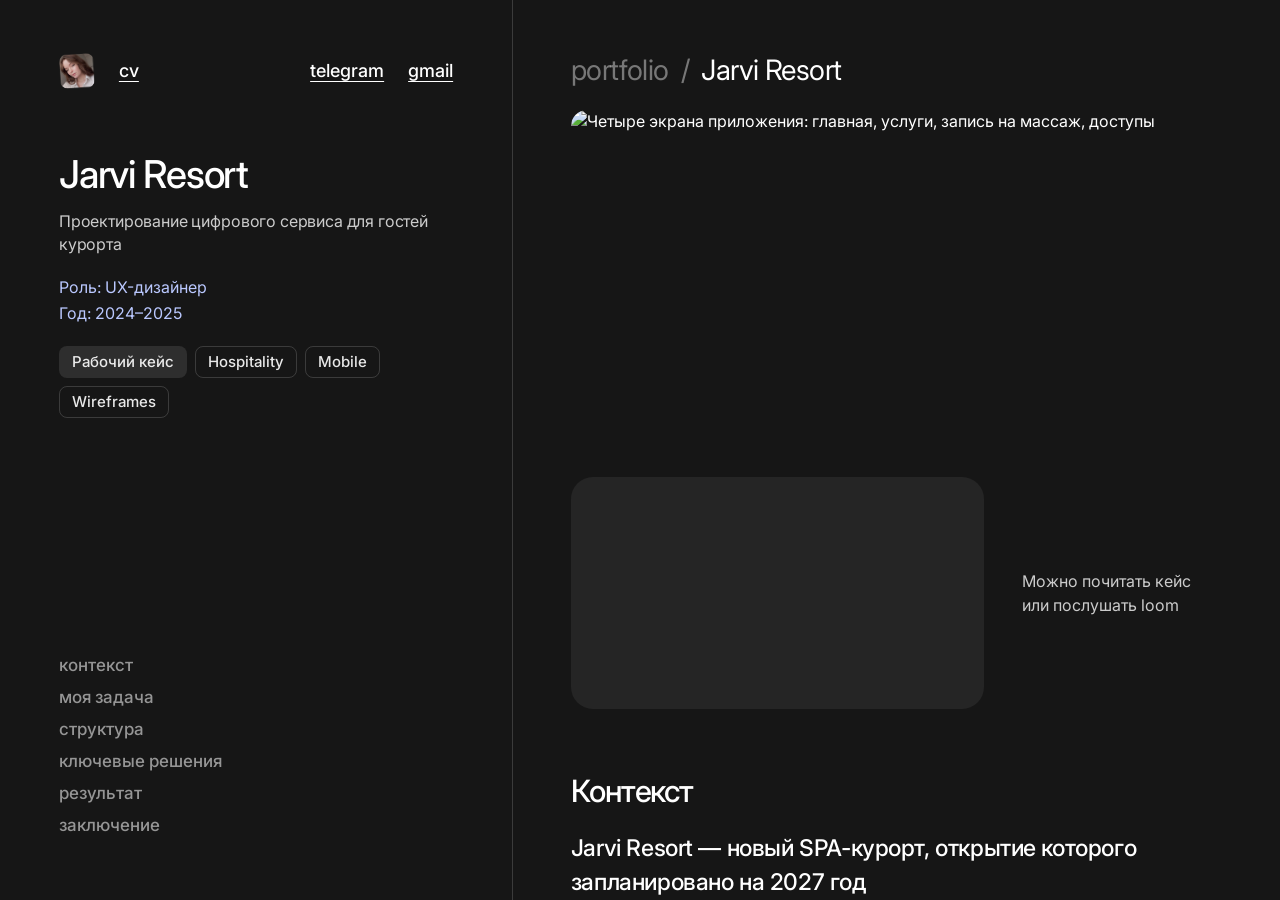
==== cases/jarvi-resort/index.html @ b6d990d1 "Update Mon 23 Nov" ====
<!DOCTYPE html>
<html lang="ru">
  <head>
    <meta charset="UTF-8" />
    <meta name="viewport" content="width=device-width, initial-scale=1.0" />
    <title>Кейс Jarvi Resort</title>
    <meta
      name="description"
      content="Проектирование цифрового сервиса для гостей курорта"
    />
    <meta property="og:type" content="article" />
    <meta property="og:title" content="Кейс Jarvi Resort" />
    <meta
      property="og:description"
      content="Проектирование цифрового сервиса для гостей курорта"
    />
    <link rel="preconnect" href="https://fonts.googleapis.com" />
    <link rel="preconnect" href="https://fonts.gstatic.com" crossorigin />
    <link
      href="https://fonts.googleapis.com/css2?family=Inter:wght@400;500;600;700;800;900&display=swap"
      rel="stylesheet"
    />
    <link rel="stylesheet" href="../../style.css" />
    <link rel="stylesheet" href="../case-study.css" />
    <link rel="icon" type="image/svg+xml" href="../../images/favicon.svg" />
  </head>
  <body class="case-page">
    <div class="case-split" id="top">
      <aside class="case-intro">
        <header class="site-header">
          <nav class="nav nav-left" aria-label="Основная навигация">
            <span class="nav-brand">
              <a class="nav-portrait-link" href="../../" aria-label="На главную">
                <img class="nav-portrait" src="../../images/portrait.png" width="40" height="40" alt="" />
              </a>
              <a href="../../cv.pdf" target="_blank" rel="noopener noreferrer">cv</a>
            </span>
          </nav>

          <nav class="nav nav-right" aria-label="Контакты">
            <a href="https://t.me/sofevt" target="_blank" rel="noopener noreferrer">telegram</a>
            <a href="mailto:sofaevt@gmail.com">gmail</a>
          </nav>
        </header>

        <div class="case-intro-body">
          <h1>Jarvi Resort</h1>
          <p class="case-lead">Проектирование цифрового сервиса для гостей курорта</p>
          <p class="case-meta">Роль: UX-дизайнер</p>
          <p class="case-meta">Год: 2024–2025</p>
          <ul class="tags" aria-label="Теги проекта">
            <li>Рабочий кейс</li>
            <li>Hospitality</li>
            <li>Mobile</li>
            <li>Wireframes</li>
          </ul>
        </div>

        <nav class="case-toc" aria-label="Разделы кейса">
          <ol>
            <li><a href="#context">Контекст</a></li>
            <li><a href="#task">Моя задача</a></li>
            <li><a href="#structure">Структура</a></li>
            <li><a href="#sections">Ключевые решения</a></li>
            <li><a href="#result">Результат</a></li>
            <li><a href="#conclusion">Заключение</a></li>
          </ol>
        </nav>
      </aside>

      <div class="case-scroll">
        <div class="case-scroll-inner">
          <p class="case-crumb">
            <a href="../../#projects">portfolio</a>
            <span aria-hidden="true">/</span>
            Jarvi Resort
          </p>

          <figure class="case-figure case-figure--hero">
            <img
              src="images/01-overview.webp"
              width="1307"
              height="641"
              alt="Четыре экрана приложения: главная, услуги, запись на массаж, доступы"
            />
          </figure>

          <section class="case-video" aria-label="Видеоразбор">
            <div class="video-frame">
              <iframe
                src="https://www.loom.com/embed/895e7bc9ca4e4791919943d05a3f009f"
                title="Видеоразбор кейса Jarvi Resort"
                loading="lazy"
                allowfullscreen
              ></iframe>
            </div>
            <p class="video-caption">Можно почитать кейс или послушать loom</p>
          </section>

          <div class="case-content">
            <!-- Контекст -->
            <section class="case-section" id="context">
              <h2>Контекст</h2>
              <p class="lead">
                Jarvi Resort — новый SPA-курорт, открытие которого запланировано на 2027 год
              </p>
              <p>
                Проектировалось мобильное приложение, призванное объединить основные сервисы в цифровую экосистему. 
                От доступа к номеру и записи на процедуры до заказа услуг и общения с персоналом — 
                приложение охватывало ключевые взаимодействия гостя с курортом.


              </p>
              <aside class="callout">
                <span class="callout-icon" aria-hidden="true">📌</span>
                <p>
                  <strong>Цель::</strong> сделать управление отдыхом удобнее и самостоятельнее, перенести часть повседневных запросов в цифровой канал.
                </p>
              </aside>
            </section>

            <!-- Моя задача -->
            <section class="case-section" id="task">
              <h2>Моя задача</h2>
              <p>
                Спроектировать структуру и вайрфреймы мобильного приложения, которое объединяет:
              </p>
              <ul class="chips">
                <li>проживание и бронирование</li>
                <li>цифровые доступы (номер, шлагбаум, транспорт)</li>
                <li>SPA и оздоровительные процедуры</li>
                <li>заказ еды и услуг</li>
                <li>мероприятия и досуг</li>
                <li>онлайн-регистрацию гостей</li>
                <li>коммуникацию с персоналом</li>
                <li>программу лояльности</li>
              </ul>

              <div class="challenge">
                <span class="challenge-label">Главный вызов</span>
                <p class="lead">
                  Организовать большое количество функций в понятную структуру —
                  <mark>без перегрузки интерфейса</mark>.
                </p>
              </div>

              <aside class="callout callout--stack">
                <p>
                  Сначала я изучила бизнес-требования совместно с аналитиком: это помогло разобраться во 
                  взаимосвязях функций и сразу учесть их при проектировании структуры и пользовательских сценариев.
                </p>
              </aside>
            </section>

            <!-- Структура -->
            <section class="case-section" id="structure">
              <h2>Как формировалась структура приложения</h2>
              <p>
                Сначала я сгруппировала функции по основным задачам гостя, а затем на основе этих групп сформировала разделы приложения.
              </p>

              <p class="lead"><span class="step-label">Шаг 1</span> Группировка по сценариям</p>
              <p>Я объединила функции вокруг основных задач гостя:</p>
              <div class="group-grid">
                <div class="group-card">
                  <span class="group-icon" aria-hidden="true">🏨</span>
                  <p><strong>Управление пребыванием:</strong> бронирование, номер, доступы</p>
                </div>
                <div class="group-card">
                  <span class="group-icon" aria-hidden="true">🍽️</span>
                  <p>
                    <strong>Сервисы отеля:</strong> процедуры, питание, аренда, дополнительные услуги
                  </p>
                </div>
                <div class="group-card">
                  <span class="group-icon" aria-hidden="true">🎭</span>
                  <p><strong>Досуг:</strong> мероприятия и активности</p>
                </div>
                <div class="group-card">
                  <span class="group-icon" aria-hidden="true">💬</span>
                  <p><strong>Взаимодействие с отелем:</strong> чат и уведомления</p>
                </div>
                <div class="group-card">
                  <span class="group-icon" aria-hidden="true">👤</span>
                  <p>
                    <strong>Личный кабинет:</strong> данные гостя, бронирования, лояльность,
                    онлайн-регистрация
                  </p>
                </div>
              </div>

              <p class="lead"><span class="step-label">Шаг 2</span> Финальная структура</p>
              <figure class="case-figure case-figure--diagram">
                <img
                  src="images/02-structure-ia.webp"
                  width="520"
                  height="265"
                  loading="lazy"
                  alt="Информационная архитектура: пять разделов навигации — Главная, Чат, Доступы, Профиль, Услуги — и их содержимое"
                />
              </figure>
            </section>

            <!-- Ключевые решения -->
            <section class="case-section case-section--group" id="sections">
              <h2>Ключевые решения</h2>
            </section>

            <section class="case-section case-section--sub" id="home">
              <h3>Главная как центр управления пребыванием</h3>
              <p>
                Пересмотрела структуру главного экрана, расставив приоритеты и собрав основную информацию о пребывании в одном месте.
              </p>
              <figure class="case-figure case-figure--two-thirds">
                <img
                  src="images/03-home.webp"
                  width="595"
                  height="526"
                  loading="lazy"
                  alt="Главный экран с подписями: основное действие «Открыть номер», быстрый доступ к завтраку, расписание гостя, быстрые действия, полезная информация"
                />
              </figure>

              <hr class="case-divider" />

              <p>
                Отдельно проработала сценарий питания: предусмотрела разные варианты блока в зависимости от условий бронирования.
              </p>
              <figure class="case-figure case-figure--two-thirds">
                <img
                  src="images/04-home-qr.webp"
                  width="526"
                  height="526"
                  loading="lazy"
                  alt="Карточка завтрака на главной и экран с QR-кодом для ресторана"
                />
                <figcaption>Питание включено: быстрый доступ к QR-коду</figcaption>
              </figure>
              <figure class="case-figure case-figure--two-thirds">
                <img
                  src="images/05-home-offer.webp"
                  width="526"
                  height="526"
                  loading="lazy"
                  alt="Карточка с предложением добавить завтрак и экран оформления питания"
                />
                <figcaption>Питание не включено: предложение оформить отдельно</figcaption>
              </figure>
            </section>

            <section class="case-section case-section--sub" id="services">
              <h3>Услуги — единый раздел сервисов и досуга</h3>
              <figure class="case-figure case-figure--full">
                <img
                  src="images/06-services-1.webp"
                  width="799"
                  height="526"
                  loading="lazy"
                  alt="Раздел «Услуги»: афиша, рум-сервис, запись на массаж, выбор мастера"
                />
              </figure>
              <figure class="case-figure case-figure--full">
                <img
                  src="images/07-services-2.webp"
                  width="702"
                  height="526"
                  loading="lazy"
                  alt="Карточка блюда с выбором опции и корзина с подписью «Единая модель: услуга = единица товара»"
                />
              </figure>
            </section>

            <section class="case-section case-section--sub" id="access">
              <h3>Управление доступом</h3>
              <p>В одном разделе объединила все сценарии управления доступом — в номер и на территорию курорта.</p>
              <figure class="case-figure case-figure--third">
                <img
                  src="images/08-access.webp"
                  width="253"
                  height="526"
                  loading="lazy"
                  alt="Экран «Доступы»: код от двери номера и шлагбаум"
                />
                <img
                  src="images/09-access-details.webp"
                  width="526"
                  height="526"
                  loading="lazy"
                  alt="Экраны управления номерами транспортных средств и номерами телефонов"
                />
              </figure>
            </section>

            <section class="case-section case-section--sub" id="registration">
              <h3>Предварительная регистрация гостей</h3>
              <p>
                Для семейных и корпоративных бронирований предусмотрена возможность заранее заполнить данные всех 
                проживающих и добавить транспортные средства в рамках одной брони.</p>
              <p>
                После отправки данные каждого гостя проверяет администратор.
              </p>
              <figure class="case-figure case-figure--full">
                <img
                  src="images/10-registration.webp"
                  width="731"
                  height="526"
                  loading="lazy"
                  alt="Экран бронирования и экран регистрации в отеле со статусом проверки по каждому гостю"
                />
              </figure>
              <figure class="case-figure case-figure--diagram">
                <img
                  src="images/11-registration-flow.webp"
                  width="1435"
                  height="624"
                  loading="lazy"
                  alt="Флоу регистрации: вход в сценарий, форма, отправка на проверку, проверка сотрудником, обратная связь — всё верно или есть ошибка"
                />
              </figure>

              <hr class="case-divider" />

              <p>
                Статус отображается отдельно по каждому участнику. В случае ошибки администратор
                отправляет пояснительный комментарий в чат с гостем.
              </p>
              <figure class="case-figure case-figure--two-thirds">
                <img
                  src="images/12-registration-form.webp"
                  width="555"
                  height="526"
                  loading="lazy"
                  alt="Форма гостя со статусом «Есть ошибка» и комментарий администратора в чате"
                />
              </figure>
            </section>

            <section class="case-section case-section--sub" id="chat-profile">
              <h3>Чат и профиль</h3>
              <p>
                Чат стал единым каналом связи с персоналом — 
                для сервисных вопросов и обратной связи. 
                В профиле собраны личные данные гостя, информация о бронированиях и программа лояльности.
              </p>
              <figure class="case-figure case-figure--row">
                <img
                  src="images/13-chat.webp"
                  width="526"
                  height="526"
                  loading="lazy"
                  alt="Чат с отелем: отправленный запрос и ответ администратора"
                />
                <img
                  src="images/14-profile.webp"
                  width="364"
                  height="526"
                  loading="lazy"
                  alt="Профиль: статус и бонусы, данные гостя, транспорт, программа лояльности, бронирования, настройки"
                />
              </figure>
            </section>

            <!-- ============ Результат ============ -->
            <section class="case-section case-result" id="result">
              <h2>Результат</h2>
              <p>
                Я спроектировала информационную архитектуру и детализированные вайрфреймы мобильного приложения — 
                подготовила 12 сценариев, включая состояния интерфейса, edge-кейсы и флоу, 
                которые стали основой для дальнейшего UI-дизайна и разработки.
              </p>

              <h3>Ключевые решения</h3>
              <ol class="decisions">
                <li>
                  <p>
                    Главный экран — персональный дашборд с приоритетом по частоте использования и
                    актуальности
                  </p>
                </li>
                <li>
                  <p>
                    Вынесла доступы и сервисы в отдельные разделы навигации: частые срочные
                    действия отделены от сценариев с выбором и бронированием
                  </p>
                </li>
                <li>
                  <p>
                    Проработала групповую регистрацию с индивидуальной проверкой данных каждого гостя
                  </p>
                </li>
              </ol>
            </section>

            <!-- ============ Заключение ============ -->
            <section class="case-section" id="conclusion">
              <h2>Заключение</h2>
              <p>
               На этапе проектирования приоритеты сценариев определялись на основе требований и анализа их логики. 
               После запуска я бы проверила навигацию на гостях разного возраста, уточнила частоту использования 
               ключевых сценариев и протестировала несколько вариантов главного экрана после MVP.
              </p>
              <p>
                Результаты такой проверки помогли бы уточнить приоритеты главного экрана и доработать отдельные сценарии.
              </p>
              <a class="case-back" href="../../#projects">Вернуться в портфолио</a>
            </section>
          </div>
        </div>
      </div>
    </div>

      <footer class="site-footer">
        <nav class="contact-row" aria-label="Контакты">
          <a href="../../cv.pdf" target="_blank" rel="noopener noreferrer">cv</a>
          <span>
            <a href="https://t.me/sofevt" target="_blank" rel="noopener noreferrer">telegram</a>
            <a href="mailto:sofaevt@gmail.com">gmail</a>
          </span>
        </nav>
      </footer>

    <!-- Кнопка «наверх» -->
    <button class="to-top" id="to-top" type="button" aria-label="Наверх">
      <svg width="18" height="18" viewBox="0 0 18 18" fill="none" aria-hidden="true">
        <path
          d="M9 15V3M9 3L3.5 8.5M9 3l5.5 5.5"
          stroke="currentColor"
          stroke-width="1.8"
          stroke-linecap="round"
          stroke-linejoin="round"
        />
      </svg>
    </button>

    <!-- Просмотр картинок по клику -->
    <dialog class="lightbox" id="lightbox" aria-label="Просмотр изображения">
      <button class="lightbox-close" type="button" aria-label="Закрыть">✕</button>
      <img alt="" />
    </dialog>

    <script src="../case-study.js" defer></script>
  </body>
</html>
---- style.css ----
/* Токены. Значения 1280px. */

:root {
  --bg: #ffffff;
  --text: #1b1b19;
  --dark: #161616;
  --lavender: #BAC8FF;
  --white: #ffffff;

  /* Текст и теги на тёмном фоне */
  --on-dark-muted: rgba(255, 255, 255, 0.8);
  --tag-fill: rgba(255, 255, 255, 0.1);
  --tag-border: rgba(255, 255, 255, 0.16);
  --tag-text: rgba(255, 255, 255, 0.9);

  /* Верхний отступ шапки: общий для главной и страниц кейсов */
  --header-top: 60px;

  /* Список проектов: расстояние между карточками и под заголовком PORTFOLIO.
     Внешние отступы панели не меньше этого значения. */
  --stack-gap: 40px;

  /* Заголовок правой панели: PORTFOLIO на главной и PORTFOLIO / Название кейса
     на странице кейса. Размер и верхний отступ общие, чтобы заголовок не прыгал
     при переходе. На десктопе отступ рассчитан так, чтобы центр строки совпадал
     с центром ссылок шапки слева: верх шапки + половина высоты её строки (10,8px)
     - половина высоты строки заголовка (0,55 от размера шрифта при line-height 1,1). */
  --panel-title-size: clamp(1.5rem, 2.2vw, 2rem);
  --panel-title-top: calc(var(--header-top) + 10.8px - 0.55 * var(--panel-title-size));

  /* Горизонтальные отступы */
  --pad-x: clamp(20px, 9.375vw, 120px);
  --grid-pad: clamp(16px, calc(var(--pad-x) - 80px), 40px);

  /* Расстояния */
  --gap: clamp(32px, 6.25vw, 80px);

  /* Типографика */
  --fs-display: clamp(1.75rem, 3.125vw, 3rem);

  /* Обложки проектов */
  --cover-ratio: 16 / 9;

  /* Ползунок прокрутки на тёмном фоне */
  --scrollbar-track: #303030;
  --scrollbar-thumb: var(--white);
}

* {
  box-sizing: border-box;
}

html {
  scroll-behavior: smooth;
}

body {
  margin: 0;
  min-height: 100vh;
  background: var(--bg);
  color: var(--text);
  font-family: "Inter", "Segoe UI", sans-serif;
  line-height: 1.4;
  -webkit-font-smoothing: antialiased;
  text-rendering: optimizeLegibility;
}

a {
  color: inherit;
  text-decoration: none;
}

img {
  display: block;
  max-width: 100%;
}

/* ==========================================================
   Контейнеры
   ========================================================== */
.site-header {
  width: 100%;
  max-width: 1440px;
  margin: 0 auto;
  padding-left: var(--pad-x);
  padding-right: var(--pad-x);
}

.projects-container {
  width: 100%;
  max-width: 1440px;
  margin: 0 auto;
  padding-left: var(--grid-pad);
  padding-right: var(--grid-pad);
}

/* ==========================================================
   Шапка и ссылки
   ========================================================== */
.site-header {
  display: flex;
  align-items: center;
  justify-content: space-between;
  gap: 18px;
  padding-top: 60px;
  font-size: 1.125rem;
  font-weight: 500;
}

.nav {
  display: flex;
  align-items: center;
  flex-wrap: wrap;
  gap: 8px 25px;
}

.nav a,
.contact-row a {
  line-height: 1.2;
  text-decoration: underline;
  text-decoration-thickness: 1.2px;
  text-underline-offset: 4px;
  transition: opacity 180ms ease;
}

.nav a:hover,
.contact-row a:hover {
  opacity: 0.7;
}

.nav a:focus-visible,
.contact-row a:focus-visible {
  outline: 3px solid rgba(27, 27, 25, 0.55);
  outline-offset: 4px;
  border-radius: 4px;
}

/* ==========================================================
   Hero
   ========================================================== */
.hero-copy,
.hero-text {
  margin: 0;
  font-size: var(--fs-display);
  line-height: 1.2;
  letter-spacing: -0.03em;
  font-weight: 400;
  color: var(--text);
}

.hero-copy {
  text-wrap: balance;
}

.hero-text {
  max-width: 24em;
}

.hero-doodle {
  width: clamp(160px, 15vw, 220px);
  height: auto;
  margin: 44px 0 48px;
}

/* ==========================================================
   Проекты
   ========================================================== */
.projects-section {
  background: var(--dark);
  color: var(--white);
  padding: 60px 0;
}

.project-grid {
  display: grid;
  grid-template-columns: repeat(2, minmax(0, 1fr));
  column-gap: var(--gap);
  row-gap: var(--gap);
}

.project-card {
  display: flex;
  flex-direction: column;
  gap: 24px;
  color: var(--white);
  transition: transform 180ms ease;
}

.project-card:hover,
.project-card:focus-visible {
  transform: translateY(-3px);
}

.project-card:focus-visible {
  outline: 3px solid rgba(255, 255, 255, 0.55);
  outline-offset: 6px;
  border-radius: 8px;
}

.project-visual {
  width: 100%;
  aspect-ratio: var(--cover-ratio);
  border-radius: 24px;
  overflow: hidden;
  background: #30302f;
}

.project-visual img {
  width: 100%;
  height: 100%;
  object-fit: cover;
  object-position: center;
}

.project-text {
  display: flex;
  flex-direction: column;
  flex: 1;
}

.project-text h2 {
  margin: 0 0 12px;
  font-size: 1.5rem;
  line-height: 1.2;
  letter-spacing: -0.02em;
  font-weight: 500;
}

.project-header {
  display: flex;
  align-items: center;
  justify-content: space-between;
  gap: 12px;
  margin-bottom: 8px;
}

.project-header h2 {
  margin: 0;
}

.project-arrow {
  width: 40px;
  aspect-ratio: 138 / 96;
  flex-shrink: 0;
  background: var(--white);
  -webkit-mask: url("images/arrow.png") center / contain no-repeat;
  mask: url("images/arrow.png") center / contain no-repeat;
  transition: transform 180ms ease;
}

.project-card:hover .project-arrow,
.project-card:focus-visible .project-arrow {
  transform: translate(4px, -4px);
}

.project-text p {
  margin: 0;
  color: var(--on-dark-muted);
  font-size: 1.25rem;
  line-height: 1.45;
  letter-spacing: -0.01em;
  min-height: 0;
}

.tags {
  display: flex;
  flex-wrap: wrap;
  gap: 8px;
  list-style: none;
  margin: 0;
  padding: 0;
}

/* в карточке проекта теги прижаты к низу */
.project-text .tags {
  margin-top: auto;
  padding-top: 20px;
}

.tags li {
  display: inline-flex;
  align-items: center;
  min-height: 32px;
  padding: 0 12px;
  border: 1px solid var(--tag-border);
  border-radius: 8px;
  background: transparent;
  color: var(--tag-text);
  font-size: 0.9375rem;
  line-height: 1;
  font-weight: 500;
}

.tags li:first-child {
  background: var(--tag-fill);
  border-color: transparent;
}

/* ==========================================================
   Строка ссылок в футере: cv слева, telegram и gmail справа.
   ========================================================== */
.contact-row {
  display: flex;
  align-items: center;
  justify-content: space-between;
  gap: 18px;
  font-size: 1.125rem;
  font-weight: 500;
}

.contact-row span {
  display: flex;
  flex-wrap: wrap;
  justify-content: flex-end;
  gap: 8px 25px;
}

.site-footer {
  background: var(--dark);
  color: var(--white);
  padding: 56px var(--pad-x) 48px;
}

.site-footer .contact-row {
  width: 100%;
  max-width: 1440px;
  margin: 0 auto;
}

.site-footer .contact-row a:focus-visible {
  outline-color: rgba(255, 255, 255, 0.7);
}

/* ==========================================================
   Адаптив
   ========================================================== */
@media (max-width: 1024px) {
  :root {
    --header-top: 24px;
    --panel-title-top: 48px;
    --pad-x: 32px;
    --grid-pad: 32px;
  }
}

@media (max-width: 768px) {
  .site-header {
    padding-top: 24px;
  }

  .project-arrow {
    width: 28px;
  }

  .hero-doodle {
    margin: 32px 0;
  }

  .projects-section {
    padding: 40px 0 64px;
  }

  .project-grid {
    grid-template-columns: 1fr;
  }

  .project-card {
    gap: 18px;
  }

  .project-visual {
    border-radius: 20px;
  }

  .project-text h2 {
    font-size: 1.375rem;
  }

  .project-text p {
    font-size: 1.0625rem;
    min-height: 0;
  }

  .site-footer {
    padding: 12px var(--pad-x) 40px;
  }
}

@media (max-width: 600px) {
  :root {
    --pad-x: 20px;
    --grid-pad: 20px;
  }

  .site-header,
  .contact-row {
    font-size: 1rem;
  }

  .contact-row span {
    gap: 8px 16px;
  }

  .nav {
    gap: 8px 16px;
  }

  .tags li {
    min-height: 28px;
    padding: 0 10px;
    font-size: 0.8125rem;
  }
}

@media (prefers-reduced-motion: reduce) {
  html {
    scroll-behavior: auto;
  }

  *,
  *::before,
  *::after {
    animation-duration: 0.01ms !important;
    animation-iteration-count: 1 !important;
    transition-duration: 0.01ms !important;
  }
}

/* ==========================================================
   Главная-визитка: слева интро на весь экран, справа проекты
   (все правила под классом .home, на страницы кейсов не влияют)
   ========================================================== */


.home .intro {
  display: flex;
  flex-direction: column;
  padding: var(--header-top) var(--pad-x) 56px;
}

.home .intro .site-header {
  width: auto;
  max-width: none;
  margin: 0;
  padding: 0;
}

.home .hero-copy {
  margin-top: 36px;
  font-size: clamp(1.5rem, 4vw, 1.75rem);
}

.home .hero-copy-line2 {
  display: block;
}

.home .hero-doodle {
  width: clamp(180px, 18vw, 260px);
  margin: 36px 0 0;
}

.home .intro-bottom {
  margin-top: 48px;
}

.home .hero-text {
  max-width: 24em;
  font-size: clamp(1.375rem, 3vw, 1.625rem);
}

/* проекты: одна колонка, заголовки рукописным шрифтом */
.home .project-grid {
  grid-template-columns: minmax(0, 1fr);
  row-gap: var(--stack-gap);
}

.home .project-text h2 {
  font-size: clamp(1.5rem, 2vw, 1.875rem);
  font-weight: 500;
  letter-spacing: -0.02em;
  line-height: 1.15;
}

.home .project-text p {
  font-size: 1.125rem;
}

.home .projects-section {
  padding: 0 0 64px;
}

/* заголовок правой панели: «PORTFOLIO» */
.home .panel-title {
  margin: 0 0 var(--stack-gap);
  padding: var(--panel-title-top) var(--grid-pad) 0;
  background: var(--dark);
  font-size: var(--panel-title-size);
  font-weight: 400;
  letter-spacing: -0.02em;
  line-height: 1.1;
  color: var(--white);
}



@media (min-width: 1025px) {
  .home .split {
    display: grid;
    grid-template-columns: minmax(0, 2fr) minmax(0, 3fr);
    align-items: start;
  }

  /* левая половина остаётся на экране, пока листаются проекты */
  .home .intro {
    position: sticky;
    top: 0;
    height: 100vh;
    height: 100dvh;
    padding: var(--header-top) clamp(32px, 4.6vw, 88px) clamp(40px, 8vh, 96px);
  }

  .home .hero-copy {
    margin-top: clamp(40px, 8vh, 88px);
    font-size: clamp(1.75rem, 2.35vw, 3.25rem);
  }

  .home .hero-doodle {
    width: clamp(160px, 14vw, 230px);
  }

  .home .hero-text {
    max-width: 17em;
    font-size: clamp(1.25rem, 1.8vw, 1.875rem);
  }

  .home .intro-bottom {
    margin-top: auto;
  }

  .home .projects-section {
    min-height: 100vh;
    padding: 0 clamp(32px, 4.6vw, 88px) 80px;
  }

  .home .panel-title {
    margin: 0 calc(-1 * clamp(32px, 4.6vw, 88px)) var(--stack-gap);
    padding: var(--panel-title-top) clamp(32px, 4.6vw, 88px) 0;
  }

  .home .projects-container {
    max-width: none;
    padding: 0;
  }

  /* футер на десктопе не нужен: контакты в шапке */
  .home .site-footer {
    display: none;
  }

  /* тонкий белый ползунок на тёмном фоне */
  html:has(body.home) {
    scrollbar-width: auto;
    scrollbar-color: var(--scrollbar-thumb) var(--scrollbar-track);
  }

  html:has(body.home)::-webkit-scrollbar {
    width: 12px;
    background: var(--scrollbar-track);
  }

  html:has(body.home)::-webkit-scrollbar-track {
    background: var(--scrollbar-track);
  }

  html:has(body.home)::-webkit-scrollbar-thumb {
    border: 0;
    border-radius: 999px;
    background: var(--scrollbar-thumb);
  }
}

/* невысокие экраны ноутбуков: интро должно помещаться целиком */
@media (min-width: 1025px) and (max-height: 700px) {
  .home .hero-copy {
    margin-top: 24px;
    font-size: clamp(1.75rem, 2.35vw, 2.25rem);
  }

  .home .hero-doodle {
    width: 160px;
    margin-top: 24px;
  }

  .home .hero-text {
    font-size: 1.375rem;
  }
}
---- cases/case-study.css ----
/* ==========================================================
   CASE STUDIES — shared visual system
   Подключается после style.css.
   Текущая HTML-разметка поддерживается; новые BEM-классы
   предусмотрены для следующего этапа обновления HTML.
   ========================================================== */

/* 01. TOKENS
   ---------------------------------------------------------- */
   :root {
    /* Базовые цвета берутся из style.css: значение хранится в одном месте. */
    --case-bg: var(--dark);
    --case-surface-raised: #262626;
    --case-text: var(--white);
    --case-text-muted: rgba(255, 255, 255, 0.78);
    --case-text-subtle: rgba(255, 255, 255, 0.54);
    --case-line: rgba(255, 255, 255, 0.16);
    --case-line-strong: rgba(255, 255, 255, 0.24);
    --case-accent: var(--lavender);
    /* Полупрозрачные варианты --lavender (192, 168, 228): при смене акцента менять вместе. */
    --case-accent-soft: rgba(192, 168, 228, 0.22);
    --case-accent-wash: rgba(192, 168, 228, 0.12);
    --case-on-accent: var(--text);
    --case-overlay: rgba(12, 12, 12, 0.94);
  
    --case-radius-sm: 10px;
    --case-radius-md: 16px;
    --case-radius-lg: 22px;
    --case-radius-pill: 999px;
  
    --case-space-1: 8px;
    --case-space-2: 12px;
    --case-space-3: 16px;
    --case-space-4: 20px;
    --case-space-5: 24px;
    --case-space-6: 32px;
    --case-space-7: 40px;
    --case-space-8: 56px;
    --case-space-9: 72px;
    --case-space-10: 88px;
  
    --case-content-max: 920px;
    --case-intro-min: 300px;
    --case-intro-ratio: 2fr;
    --case-content-ratio: 3fr;
  
    --case-body-size: 1.0625rem;
    --case-body-leading: 1.65;
    --case-small-size: 0.9375rem;
    --case-card-size: 1rem;
    --case-card-leading: 1.58;
  
    --case-transition: 180ms ease;
  }
  
  html:has(body.case-page) {
    min-height: 100%;
    background: var(--case-bg);
    scroll-behavior: smooth;
    scrollbar-color: var(--scrollbar-thumb) var(--scrollbar-track);
  }
  
  body.case-page {
    min-height: 100vh;
    min-height: 100dvh;
    height: 100vh;
    height: 100dvh;
    margin: 0;
    overflow: hidden;
    background: var(--case-bg);
    color: var(--case-text);
  }
  
  /* 02. PAGE LAYOUT
     ---------------------------------------------------------- */
  .case-split {
    display: grid;
    grid-template-columns:
      minmax(var(--case-intro-min), var(--case-intro-ratio))
      minmax(0, var(--case-content-ratio));
    width: 100%;
    height: 100%;
    min-height: 0;
  }
  
  .case-intro {
    display: flex;
    flex-direction: column;
    min-width: 0;
    min-height: 0;
    height: 100%;
    padding: var(--header-top) clamp(28px, 4.6vw, 88px) clamp(32px, 7vh, 88px);
    overflow-y: auto;
    scrollbar-width: none;
  }
  
  .case-intro::-webkit-scrollbar {
    display: none;
  }
  
  .case-intro .site-header {
    width: auto;
    max-width: none;
    margin: 0;
    padding: 0;
    color: var(--case-text);
  }
  
  .case-intro .nav {
    display: flex;
    align-items: center;
    flex-wrap: wrap;
    gap: 8px 24px;
  }
  
  .case-intro .nav a,
  .case-intro .nav a:visited {
    color: var(--case-text);
  }
  
  .case-intro .nav a:focus-visible,
  .case-intro .nav-portrait-link:focus-visible {
    outline: 2px solid rgba(255, 255, 255, 0.75);
    outline-offset: 5px;
    border-radius: 4px;
  }
  
  .case-intro .nav-portrait-link {
    display: flex;
    /* фото выше строки ссылок и не влияет на высоту шапки */
    margin-block: -12px;
    line-height: 0;
    text-decoration: none;
  }
  
  .case-intro .nav-portrait {
    display: block;
    width: 36px;
    height: 36px;
    border-radius: var(--case-radius-sm);
    object-fit: cover;
    flex-shrink: 0;
    transition: transform 220ms ease;
  }
  
  .case-intro .nav-portrait-link:hover .nav-portrait,
  .case-intro .nav-portrait-link:focus-visible .nav-portrait {
    transform: rotate(-8deg);
  }
  
  .case-intro .nav-brand {
    display: inline-flex;
    align-items: center;
    gap: 24px;
  }
  
  .case-intro-body {
    margin-top: clamp(40px, 8vh, 88px);
  }
  
  .case-intro h1 {
    margin: 0;
    color: var(--case-text);
    font-size: clamp(2rem, 3vw, 2.75rem);
    font-weight: 500;
    line-height: 1.05;
    letter-spacing: -0.03em;
  }
  
  .case-intro .case-lead,
  .case-lead {
    max-width: 24em;
    margin: 16px 0 0;
    color: var(--case-text-muted);
    font-size: clamp(1rem, 1.25vw, 1.125rem);
    font-weight: 400;
    line-height: 1.45;
    letter-spacing: -0.01em;
  }
  
  .case-meta {
    margin: 20px 0 0;
    color: var(--case-accent);
    font-size: 1rem;
    line-height: 1.45;
  }
  
  .case-meta + .case-meta {
    margin-top: 3px;
  }
  
  .case-intro .tags {
    margin-top: 20px;
  }
  
  .case-toc {
    margin-top: auto;
    padding-top: 40px;
  }
  
  .case-toc ol {
    margin: 0;
    padding: 0;
    list-style: none;
  }
  
  .case-toc li {
    margin: 0;
    padding: 0;
  }
  
  .case-page .case-toc li + li {
    margin-top: 9px;
  }
  
  .case-page .case-toc a {
    display: inline;
    color: rgba(255, 255, 255, 0.55);
    font-size: 1.0625rem;
    font-weight: 500;
    line-height: 1.35;
    text-transform: lowercase;
    text-decoration: none;
    background: none;
    transition: color var(--case-transition);
  }
  
  .case-page .case-toc ol ol {
    margin-top: 8px;
    padding-left: 14px;
  }
  
  .case-page .case-toc ol ol a {
    color: rgba(255, 255, 255, 0.4);
    font-size: 0.9375rem;
  }
  
  .case-page .case-toc a:hover,
  .case-page .case-toc a.is-active,
  .case-page .case-toc ol ol a:hover,
  .case-page .case-toc ol ol a.is-active {
    color: var(--case-text);
  }
  
  .case-page .case-toc a:focus-visible {
    outline: 2px solid rgba(255, 255, 255, 0.75);
    outline-offset: 4px;
    border-radius: 3px;
  }
  
  .case-scroll {
    min-width: 0;
    min-height: 0;
    height: 100%;
    overflow-x: hidden;
    overflow-y: auto;
    box-shadow: inset 1px 0 0 var(--case-line);
    scrollbar-width: thin;
    scrollbar-color: var(--scrollbar-thumb) var(--scrollbar-track);
  }
  
  .case-scroll::-webkit-scrollbar {
    width: 12px;
  }
  
  .case-scroll::-webkit-scrollbar-track {
    background: var(--scrollbar-track);
  }
  
  .case-scroll::-webkit-scrollbar-thumb {
    border: 3px solid var(--scrollbar-track);
    border-radius: var(--case-radius-pill);
    background: var(--scrollbar-thumb);
  }
  
  .case-scroll-inner {
    width: 100%;
    max-width: calc(var(--case-content-max) + 2 * clamp(32px, 4.6vw, 88px));
    margin-inline: auto;
    padding: var(--panel-title-top) clamp(32px, 4.6vw, 88px) 88px;
  }
  
  .case-crumb {
    margin: 0 0 24px;
    color: var(--case-text);
    font-size: var(--panel-title-size);
    font-weight: 400;
    line-height: 1.1;
    letter-spacing: -0.02em;
  }
  
  .case-crumb a,
  .case-crumb span {
    color: rgba(255, 255, 255, 0.42);
    text-decoration: none;
  }
  
  .case-crumb a {
    transition: color var(--case-transition);
  }
  
  .case-crumb a:hover {
    color: var(--case-text);
  }
  
  .case-crumb span {
    margin-inline: 0.2em;
  }
  
  /* 03. CONTENT WIDTHS AND SECTION RHYTHM
     ---------------------------------------------------------- */
  .case-page .case-content {
    min-width: 0;
    margin: 64px 0 72px;
  }
  
  .case-section {
    min-width: 0;
    margin: 0 0 var(--case-space-10);
    scroll-margin-top: 32px;
  }
  
  .case-section--group {
    margin-bottom: var(--case-space-7);
  }
  
  .case-section--sub {
    margin-bottom: var(--case-space-8);
  }
  
  .case-section--sub:last-child,
  .case-section:last-child {
    margin-bottom: 0;
  }
  
  /* Перед секцией, которая начинается с h2, всегда основной отступ, какой бы тип
     у предыдущей секции ни был: отступы соседей не складываются, берётся больший. */
  .case-content > .case-section:not(:first-child):has(> h2) {
    margin-top: var(--case-space-10);
  }
  
  .case-content > * {
    max-width: 100%;
  }
  
  .case-content .after-figure {
    margin-top: 48px;
  }
  
  .case-content .after-chips {
    margin-top: 24px;
  }
  
  .case-content .muted-note {
    margin-top: -4px;
    color: var(--case-text-subtle);
  }
  
  /* 04. TYPOGRAPHY
     ---------------------------------------------------------- */
  .case-content h2 {
    margin: 0 0 22px;
    color: var(--case-text);
    font-size: clamp(1.75rem, 2.4vw, 2.125rem);
    font-weight: 500;
    line-height: 1.16;
    letter-spacing: -0.035em;
  }
  
  .case-content h3 {
    margin: 0 0 20px;
    color: var(--case-accent);
    font-size: 0.8125rem;
    font-weight: 500;
    line-height: 1.35;
    letter-spacing: 0.09em;
    text-transform: uppercase;
  }
  
  .case-content .case-result > h3 {
    margin-top: 40px;
  }
  
  .case-content h4 {
    margin: 0 0 10px;
    color: var(--case-text);
    font-size: 1.0625rem;
    font-weight: 500;
    line-height: 1.35;
    letter-spacing: -0.012em;
  }
  
  .case-content p {
    max-width: 680px;
    margin: 0 0 1em;
    color: var(--case-text-muted);
    font-size: var(--case-body-size);
    line-height: var(--case-body-leading);
    letter-spacing: -0.006em;
  }
  
  .case-content p:last-child {
    margin-bottom: 0;
  }
  
  .case-content strong {
    color: var(--case-text);
    font-weight: 500;
  }
  
  .case-content .lead {
    max-width: 720px;
    color: var(--case-text);
    font-size: clamp(1.2rem, 1.8vw, 1.45rem);
    font-weight: 500;
    line-height: 1.48;
    letter-spacing: -0.018em;
  }
  
  .case-content .case-section > :not(h2) + .lead {
    margin-top: 48px;
  }
  
  .challenge mark {
    padding: 0 2px;
    color: inherit;
    background: linear-gradient(
      transparent 58%,
      var(--case-accent-soft) 58%
    );
  }
  
  /* 05. MEDIA
     Ширина медиаблока задаётся модификатором по сетке контента:
     --full (3/3), --two-thirds (2/3), --third (1/3), выравнивание по левому краю.
     Без модификатора изображение показывается в естественном размере
     и не шире контейнера.
     ---------------------------------------------------------- */
  .case-figure {
    min-width: 0;
    margin: 40px 0 0;
  }
  
  .case-figure img {
    display: block;
    max-width: 100%;
    height: auto;
    margin: 0;
    border-radius: var(--case-radius-md);
    cursor: zoom-in;
  }
  
  .case-figure figcaption {
    margin-top: 12px;
    color: var(--case-text-subtle);
    font-size: 0.875rem;
    line-height: 1.55;
    text-align: left;
  }
  
  .case-page .case-figure--hero,
  .case-figure--top {
    margin-top: 0;
  }
  
  .case-figure--full {
    width: 100%;
  }
  
  .case-figure--two-thirds {
    width: calc(100% * 2 / 3);
  }
  
  .case-figure--third {
    width: calc(100% / 3);
  }
  
  .case-figure--full img,
  .case-figure--two-thirds img,
  .case-figure--third img,
  .case-figure--hero img {
    width: 100%;
  }
  
  .case-figure--phone img {
    width: 300px;
    max-width: 100%;
  }
  
  .case-figure--diagram img {
    width: 100%;
  }
  
  .case-figure--diagram img[src*="structure-ia"] {
    max-width: 680px;
  }
  
  .case-figure--row {
    display: flex;
    align-items: center;
    justify-content: flex-start;
    gap: clamp(24px, 4vw, 40px);
  }
  
  .case-figure--row img {
    flex: 0 1 auto;
    min-width: 0;
    width: auto;
    max-width: 100%;
  }
  
  .case-divider {
    height: 0;
    margin: 0;
    border: 0;
  }
  
  .case-content .case-divider + * {
    margin-top: 40px;
  }
  
  /* Video is a separate media composition. */
  .case-page .case-video {
    display: grid;
    grid-template-columns: minmax(0, 1.35fr) minmax(160px, 0.65fr);
    align-items: center;
    gap: clamp(20px, 3vw, 40px);
    max-width: none;
    margin: 48px 0 0;
    padding: 0;
  }
  
  .case-page .video-frame {
    position: relative;
    width: 100%;
    max-width: none;
    margin: 0;
    overflow: hidden;
    aspect-ratio: 16 / 9;
    border-radius: var(--case-radius-lg);
    background: #252525;
  }
  
  .video-frame iframe {
    position: absolute;
    inset: 0;
    width: 100%;
    height: 100%;
    border: 0;
  }
  
  .case-page .video-caption {
    margin: 0;
    color: var(--case-text-muted);
    font-size: 1rem;
    line-height: 1.5;
    text-align: left;
  }
  
  /* 06. SHARED COMPONENTS
     ---------------------------------------------------------- */
  
  /* Cards: independent content blocks in a responsive grid. */
  .card-row {
    display: grid;
    grid-template-columns: repeat(2, minmax(0, 1fr));
    gap: 12px;
    margin-top: 20px;
  }
  
  .card-row--1 {
    grid-template-columns: minmax(0, 1fr);
  }
  
  .card-row--3 {
    grid-template-columns: repeat(3, minmax(0, 1fr));
  }
  
  .card-row--plain .info-card,
  .toggle .info-card {
    padding: 0;
    border: 0;
    background: transparent;
  }
  
  .info-card {
    min-width: 0;
    padding: 20px;
    border: 1px solid var(--case-line-strong);
    border-radius: var(--case-radius-md);
    background: transparent;
  }
  
  .info-icon {
    display: block;
    margin-bottom: 12px;
    font-size: 1.75rem;
    line-height: 1;
  }
  
  .case-content .info-card h4 {
    margin: 0 0 8px;
    color: var(--case-text);
    font-size: 1.0625rem;
    font-weight: 600;
    line-height: 1.35;
    letter-spacing: -0.012em;
  }
  
  .case-content .info-card p {
    max-width: none;
    margin: 0;
    color: var(--case-text-muted);
    font-size: var(--case-card-size);
    line-height: var(--case-card-leading);
  }
  
  .case-content .card-row--3 {
    align-items: stretch;
  }
  
  /* Row groups: one coherent sequence of labeled rows. */
  .row-card {
    display: grid;
    gap: 14px;
    margin-top: 16px;
    padding: 20px 24px;
    border: 1px solid var(--case-line-strong);
    border-radius: var(--case-radius-md);
    background: transparent;
  }
  
  .row-item {
    display: grid;
    grid-template-columns: 112px minmax(0, 1fr);
    align-items: start;
    gap: 16px;
    min-width: 0;
  }
  
  .row-label {
    justify-self: start;
    margin-top: 2px;
    padding: 4px 10px;
    border-radius: 8px;
    background: var(--case-accent);
    color: var(--case-on-accent);
    font-size: 0.8125rem;
    font-weight: 500;
    line-height: 1.4;
    letter-spacing: 0;
  }
  
  .case-content .row-item p {
    max-width: none;
    margin: 0;
    color: var(--case-text-muted);
    font-size: var(--case-card-size);
    line-height: var(--case-card-leading);
  }
  
  .case-content .case-section--sub > .row-card:first-of-type {
    margin-top: 0;
  }
  
  .row-item--media {
    grid-template-columns: 112px minmax(0, 1fr) minmax(140px, 220px);
    align-items: start;
  }
  
  .row-item--media .case-figure {
    margin: 0;
  }
  
  .row-item--media .case-figure img {
    width: 100%;
    height: auto;
    border-radius: var(--case-radius-sm);
  }
  
  /* Toggle / disclosure. */
  .toggle {
    margin-top: 20px;
    overflow: clip;
    border: 1px solid var(--case-line-strong);
    border-radius: var(--case-radius-md);
  }
  
  .toggle summary {
    display: flex;
    align-items: center;
    justify-content: space-between;
    gap: 16px;
    min-height: 56px;
    padding: 14px 20px;
    color: var(--case-text);
    font-weight: 500;
    line-height: 1.4;
    cursor: pointer;
    list-style: none;
  }
  
  .toggle summary::-webkit-details-marker {
    display: none;
  }
  
  .toggle summary::after {
    content: "";
    flex: 0 0 8px;
    width: 8px;
    height: 8px;
    margin: -4px 2px 0 0;
    border-right: 1.6px solid var(--case-text-subtle);
    border-bottom: 1.6px solid var(--case-text-subtle);
    transform: rotate(45deg);
    transition: transform var(--case-transition);
  }
  
  .toggle[open] > summary::after {
    margin-top: 4px;
    transform: rotate(-135deg);
  }
  
  .toggle + .toggle {
    margin-top: 12px;
  }
  
  .toggle summary:focus-visible {
    outline: 2px solid var(--case-accent);
    outline-offset: -3px;
    border-radius: var(--case-radius-md);
  }
  
  .toggle-body {
    padding: 4px 20px 22px;
  }
  
  .toggle-body > p:first-child {
    margin-top: 0;
  }
  
  .toggle .card-row {
    gap: 28px;
  }
  
  /* Persona disclosure: toggle with a leading avatar. */
  .persona summary {
    justify-content: flex-start;
    gap: 14px;
  }
  
  .persona summary::after {
    margin-left: auto;
  }
  
  .persona-avatar {
    flex: 0 0 auto;
    font-size: 1.75rem;
    line-height: 1;
  }
  
  .persona-name {
    color: var(--case-text);
    font-size: 1.0625rem;
    font-weight: 500;
    line-height: 1.35;
    letter-spacing: -0.012em;
  }
  
  .persona .toggle-body {
    padding-left: 62px;
  }
  
  .case-content .persona p {
    max-width: none;
    margin: 0;
    font-size: var(--case-card-size);
    line-height: var(--case-card-leading);
  }
  
  .persona blockquote {
    margin: 14px 0 0;
    padding: 0;
    color: var(--case-text);
    font-size: 1.0625rem;
    font-style: italic;
    line-height: 1.58;
  }
  
  .persona blockquote + blockquote {
    margin-top: 10px;
  }
  
  /* Pills and chips. */
  .chips {
    display: flex;
    flex-wrap: wrap;
    gap: 8px;
    margin: 20px 0 0;
    padding: 0;
    list-style: none;
  }
  
  .chips li {
    display: inline-flex;
    align-items: center;
    min-height: 36px;
    padding: 8px 14px;
    border: 1px solid var(--case-line-strong);
    border-radius: var(--case-radius-sm);
    color: var(--case-text);
    font-size: 0.9375rem;
    font-weight: 500;
    line-height: 1.35;
  }
  
  .chips--inline {
    margin-top: 12px;
  }
  
  /* Callouts. */
  .callout {
    display: flex;
    align-items: flex-start;
    gap: 14px;
    margin-top: 28px;
    padding: 18px 22px;
    border: 1px solid var(--case-line-strong);
    border-radius: var(--case-radius-md);
  }
  
  .callout p {
    max-width: none;
    margin: 0;
    font-size: var(--case-card-size);
    line-height: var(--case-card-leading);
  }
  
  .callout-icon {
    flex: 0 0 auto;
    font-size: 1.375rem;
    line-height: 1.5;
  }
  
  .callout--stack {
    display: block;
    margin-top: 40px;
  }
  
  .callout--stack p {
    margin-bottom: 0.7em;
  }
  
  .callout--stack p:last-child {
    margin-bottom: 0;
  }
  
  .case-content .callout--after {
    margin-top: 24px;
  }
  
  /* 07. CASE-SPECIFIC COMPOSITIONS
     ---------------------------------------------------------- */
  
  /* Challenge / key statement. */
  .challenge {
    margin: 56px 0;
  }
  
  .challenge-label {
    display: inline-block;
    color: var(--case-accent);
    font-size: 0.8125rem;
    font-weight: 500;
    line-height: 1.35;
    letter-spacing: 0.09em;
    text-transform: uppercase;
  }
  
  .case-content .challenge p {
    margin: 14px 0 0;
  }
  
  .case-content .challenge--plain {
    margin: 0;
  }
  
  .case-content .challenge--plain p {
    margin: 0;
  }
  
  .case-content .challenge--spaced {
    margin-top: 56px;
  }
  
  /* Group cards. */
  .group-grid {
    display: grid;
    grid-template-columns: repeat(2, minmax(0, 1fr));
    gap: 12px;
    margin-top: 20px;
  }
  
  .group-card {
    min-width: 0;
    padding: 20px;
    border: 1px solid var(--case-line-strong);
    border-radius: var(--case-radius-md);
  }
  
  .group-card:last-child {
    grid-column: 1 / -1;
  }
  
  .group-icon {
    display: block;
    margin-bottom: 12px;
    font-size: 1.75rem;
    line-height: 1;
  }
  
  .case-content .group-card p {
    max-width: none;
    margin: 0;
    font-size: var(--case-card-size);
    line-height: var(--case-card-leading);
  }
  
  /* Scenario flow. */
  .case-content .flow-label {
    margin: 0 0 12px;
    color: var(--case-text);
    font-size: 1.0625rem;
    font-weight: 500;
    line-height: 1.35;
    letter-spacing: -0.012em;
  }
  
  .flow {
    display: flex;
    flex-wrap: wrap;
    align-items: center;
    gap: 8px;
    margin: 0;
    padding: 0;
    list-style: none;
  }
  
  .flow li {
    padding: 9px 14px;
    border: 1px solid var(--case-line-strong);
    border-radius: var(--case-radius-sm);
    color: var(--case-text);
    font-size: 0.9375rem;
    font-weight: 500;
    line-height: 1.4;
  }
  
  .flow li:not(:last-child)::after {
    content: "→";
    margin-left: 10px;
    color: var(--case-text-subtle);
  }
  
  .case-content .case-figure + .flow-label {
    margin-top: 72px;
  }
  
  .toggle-body .row-card {
    margin-top: 0;
    padding: 0;
    border: 0;
    border-radius: 0;
  }
  
  .toggle-body .flow-label {
    margin-top: 28px;
  }
  
  .toggle-body .flow-label:first-child {
    margin-top: 0;
  }
  
  /* Quotes. */
  .quote-card {
    display: flex;
    align-items: center;
    gap: 14px;
    padding: 20px 22px;
    border: 1px solid var(--case-line);
    border-radius: var(--case-radius-md);
  }
  
  .quote-icon {
    flex: 0 0 auto;
    font-size: 1.5rem;
    line-height: 1;
  }
  
  .case-content .quote-card p {
    max-width: none;
    margin: 0;
    color: var(--case-text);
    font-size: var(--case-card-size);
    line-height: var(--case-card-leading);
    font-style: italic;
  }
  
  /* Message and user reaction examples. */
  .msg-row {
    display: grid;
    grid-template-columns: repeat(2, minmax(0, 1fr));
    align-items: stretch;
    gap: 12px;
    margin-top: 16px;
  }
  
  .msg-row .case-figure {
    margin: 0;
  }
  
  .msg-row .case-figure img {
    width: 100%;
    height: auto;
  }
  
  /* Result: the section is regular content; only the key-decisions list is specific. */
  .decisions {
    display: grid;
    gap: 12px;
    margin: 0;
    padding: 0;
    list-style: none;
  }
  
  .decisions li {
    display: grid;
    gap: 16px;
    align-items: center;
    padding: 20px 24px;
    border-radius: var(--case-radius-md);
    background: var(--case-surface-raised);
  }
  
  .case-content .decisions p {
    max-width: none;
    margin: 0;
    color: rgba(255, 255, 255, 0.9);
    font-size: var(--case-card-size);
    line-height: var(--case-card-leading);
  }
  
  .case-page .row-label,
  .case-page .step-label {
    background: var(--case-accent);
    color: var(--case-on-accent);
  }
  
  .step-label {
    display: inline-block;
    margin-right: 10px;
    padding: 4px 10px;
    border-radius: 8px;
    background: var(--case-accent);
    color: var(--case-on-accent);
    font-size: 0.8125rem;
    font-weight: 600;
    line-height: 1.4;
    vertical-align: middle;
  }
  
  /* Return link. */
  .case-back {
    display: inline-flex;
    align-items: center;
    justify-content: center;
    min-height: 48px;
    margin-top: 28px;
    padding: 0 22px;
    border: 1px solid transparent;
    border-radius: var(--case-radius-sm);
    background: var(--case-surface-raised);
    color: var(--case-text);
    font-size: 0.9375rem;
    font-weight: 500;
    line-height: 1.2;
    transition:
      background var(--case-transition),
      color var(--case-transition),
      border-color var(--case-transition);
  }
  
  .case-back:hover {
    background: var(--case-accent);
    color: var(--case-on-accent);
  }
  
  .case-page .site-footer {
    display: none;
  }
  
  /* 08. INTERACTION
     ---------------------------------------------------------- */
  .to-top {
    position: fixed;
    right: 24px;
    bottom: 24px;
    z-index: 20;
    display: grid;
    width: 48px;
    height: 48px;
    place-items: center;
    border: 0;
    border-radius: 50%;
    background: var(--case-text);
    color: var(--case-bg);
    box-shadow: 0 8px 24px rgba(0, 0, 0, 0.22);
    cursor: pointer;
    opacity: 0;
    pointer-events: none;
    transform: translateY(8px);
    transition:
      opacity 200ms ease,
      transform 200ms ease,
      background var(--case-transition);
  }
  
  .to-top.is-visible {
    opacity: 1;
    pointer-events: auto;
    transform: none;
  }
  
  .to-top:hover {
    background: var(--case-accent);
  }
  
  .to-top:focus-visible {
    outline: 2px solid var(--case-accent);
    outline-offset: 4px;
  }
  
  .lightbox {
    width: 100vw;
    height: 100vh;
    max-width: none;
    max-height: none;
    margin: 0;
    padding: 64px 24px 24px;
    overflow: auto;
    border: 0;
    background: var(--case-overlay);
  }
  
  .lightbox::backdrop {
    background: var(--case-overlay);
  }
  
  .lightbox img {
    display: block;
    box-sizing: border-box;
    width: auto;
    height: auto;
    max-width: 100%;
    max-height: calc(100vh - 96px);
    margin: 0 auto;
    padding: 20px;
    border-radius: var(--case-radius-md);
    background: var(--white);
    cursor: zoom-in;
  }
  
  .lightbox img.is-zoomed {
    max-width: none;
    max-height: none;
    cursor: zoom-out;
  }
  
  .lightbox-close {
    position: fixed;
    top: 16px;
    right: 20px;
    z-index: 1;
    display: grid;
    width: 40px;
    height: 40px;
    place-items: center;
    border: 0;
    border-radius: 50%;
    background: var(--white);
    color: var(--dark);
    font-size: 1rem;
    cursor: pointer;
  }
  
  body:has(dialog[open]) {
    overflow: hidden;
  }
  
  .case-page a:focus-visible,
  .case-page button:focus-visible,
  .case-page summary:focus-visible {
    outline-color: var(--case-accent);
    outline-offset: 4px;
  }
  
  /* 09. RESPONSIVE
     ---------------------------------------------------------- */
  @media (max-width: 1200px) and (min-width: 1025px) {
    .case-split {
      grid-template-columns: minmax(280px, 1.7fr) minmax(0, 3fr);
    }
  
    .case-intro {
      padding-inline: clamp(28px, 3.5vw, 48px);
    }
  
    .case-scroll-inner {
      padding-inline: clamp(28px, 3.5vw, 48px);
    }
  
    .case-intro-body {
      margin-top: clamp(32px, 6vh, 64px);
    }
  }
  
  @media (min-width: 1025px) and (max-height: 700px) {
    .case-intro-body {
      margin-top: 24px;
    }
  
    .case-intro h1 {
      font-size: clamp(1.75rem, 2.6vw, 2.25rem);
    }
  
    .case-intro {
      padding-bottom: 32px;
    }
  
    .case-toc {
      padding-top: 24px;
    }
  
    .case-scroll-inner {
      padding-bottom: 56px;
    }
  }
  
  @media (max-width: 1024px) {
    body.case-page {
      height: auto;
      min-height: 100vh;
      min-height: 100dvh;
      overflow: auto;
    }
  
    .case-split {
      display: block;
      height: auto;
      min-height: 0;
    }
  
    .case-intro,
    .case-scroll {
      height: auto;
      min-height: 0;
      overflow: visible;
      box-shadow: none;
    }
  
    .case-intro {
      padding: var(--header-top) var(--pad-x) 40px;
    }
  
    .case-intro-body {
      margin-top: 48px;
    }
  
    .case-intro h1 {
      font-size: clamp(2rem, 5vw, 2.5rem);
    }
  
    .case-intro .case-lead {
      font-size: 1rem;
    }
  
    .case-toc {
      display: none;
    }
  
    .case-page .site-footer {
      display: block;
    }
  
    .case-scroll-inner {
      max-width: none;
      padding: 20px var(--pad-x) 64px;
    }
  
    .case-page .case-content {
      margin-top: 48px;
    }
  
    .case-page .case-video {
      grid-template-columns: minmax(0, 1fr);
    }
  
    .case-page .video-caption {
      max-width: 42em;
    }
  }
  
  @media (max-width: 768px) {
    .card-row--3 {
      grid-template-columns: repeat(2, minmax(0, 1fr));
    }
  
    .group-grid {
      grid-template-columns: minmax(0, 1fr);
    }
  
    .group-card:last-child {
      grid-column: auto;
    }
  
    .row-item--media {
      grid-template-columns: 100px minmax(0, 1fr);
    }
  
    .row-item--media .case-figure {
      grid-column: 2;
      max-width: 240px;
      margin-top: 8px;
    }
  
    .case-figure--row {
      gap: 24px;
    }
  }
  
  @media (max-width: 600px) {
    .case-intro .nav-brand {
      gap: 16px;
    }
  
    .case-intro {
      padding: var(--header-top) var(--pad-x) 32px;
    }
  
    .case-intro-body {
      margin-top: 40px;
    }
  
    .case-intro h1 {
      font-size: clamp(1.75rem, 8.5vw, 2.25rem);
    }
  
    .case-scroll-inner {
      padding: 16px var(--pad-x) 56px;
    }
  
    .case-crumb {
      margin-bottom: 18px;
    }
  
    .case-page .case-content {
      margin-top: 40px;
    }
  
    .case-section {
      margin-bottom: 64px;
    }
  
    .case-content > .case-section:not(:first-child):has(> h2) {
      margin-top: 64px;
    }
  
    .case-section--sub {
      margin-bottom: 52px;
    }
  
    .case-content h2 {
      margin-bottom: 18px;
      font-size: 1.625rem;
    }
  
    .case-content p {
      font-size: 1rem;
    }
  
    .case-content .lead {
      font-size: 1.1875rem;
    }
  
    .case-content .case-section > :not(h2) + .lead {
      margin-top: 40px;
    }
  
    .challenge {
      margin: 44px 0;
    }
  
    .case-content .challenge--spaced {
      margin-top: 44px;
    }
  
    .card-row,
    .card-row--3,
    .msg-row {
      grid-template-columns: minmax(0, 1fr);
    }
  
    .info-card,
    .group-card {
      padding: 18px;
    }
  
    .row-card {
      padding: 18px 20px;
    }
  
    .row-item,
    .row-item--media {
      grid-template-columns: minmax(0, 1fr);
      gap: 6px;
    }
  
    .row-item--media .case-figure {
      grid-column: auto;
      max-width: 240px;
      margin-top: 8px;
    }
  
    .row-label {
      white-space: normal;
    }
  
    .persona .toggle-body {
      padding-left: 20px;
    }
  
    .case-content .after-figure {
      margin-top: 36px;
    }
  
    .case-figure {
      margin-top: 32px;
    }
  
    .case-figure--top,
    .case-page .case-figure--hero {
      margin-top: 0;
    }
  
    .case-figure--two-thirds,
    .case-figure--third {
      width: 100%;
    }
  
    .case-figure--row {
      flex-direction: column;
      align-items: flex-start;
      gap: 20px;
    }
  
    .case-figure--row img {
      width: 100%;
    }
  
    .case-content .case-figure + .flow-label {
      margin-top: 56px;
    }
  
    .case-page .case-content {
      margin-bottom: 56px;
    }
  
    .decisions li {
      padding: 18px 20px;
    }
  
    .to-top {
      right: 16px;
      bottom: 16px;
    }
  
    .lightbox {
      padding: 64px 12px 12px;
    }
  
    .lightbox img {
      padding: 12px;
    }
  }
  
  /* 10. ACCESSIBILITY AND MOTION
     ---------------------------------------------------------- */
  @media (prefers-reduced-motion: reduce) {
    html:has(body.case-page) {
      scroll-behavior: auto;
    }
  
    body.case-page *,
    body.case-page *::before,
    body.case-page *::after {
      scroll-behavior: auto !important;
      animation-duration: 0.01ms !important;
      animation-iteration-count: 1 !important;
      transition-duration: 0.01ms !important;
    }
  }
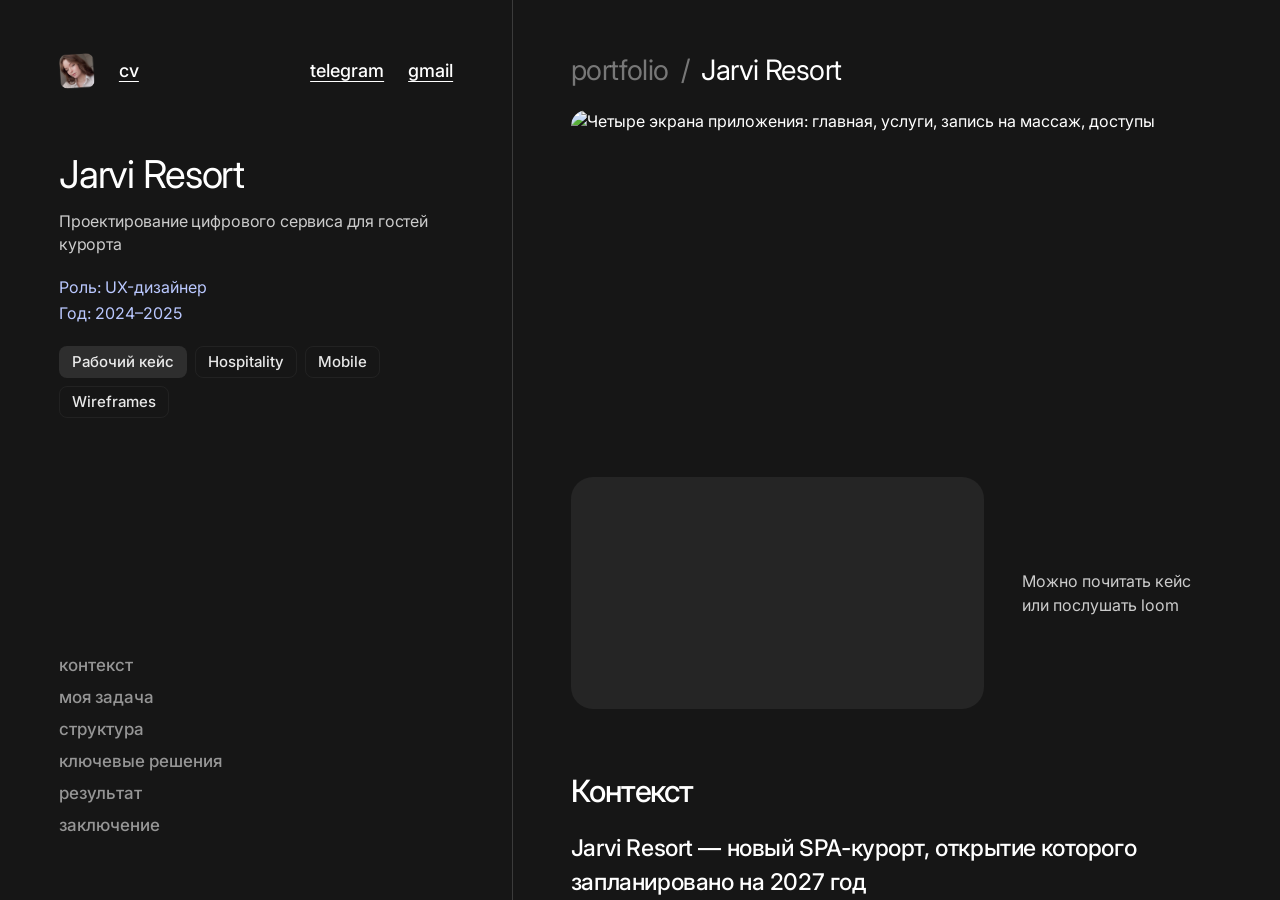
==== commit 3230e793: "Update Mon 23 Nov.3" ====
--- a/cases/jarvi-resort/index.html
+++ b/cases/jarvi-resort/index.html
@@ -105,16 +105,16 @@
                 Jarvi Resort — новый SPA-курорт, открытие которого запланировано на 2027 год
               </p>
               <p>
-                Проектировалось мобильное приложение, призванное объединить основные сервисы в цифровую экосистему. 
-                От доступа к номеру и записи на процедуры до заказа услуг и общения с персоналом — 
-                приложение охватывало ключевые взаимодействия гостя с курортом.
+                План: объединить основные сервисы в цифровую экосистему. Приложение должно охватывать ключевые взаимодействия гостя с курортом —
+                от доступа к номеру и записи на процедуры до заказа услуг и общения с персоналом.
+                
 
 
               </p>
               <aside class="callout">
                 <span class="callout-icon" aria-hidden="true">📌</span>
                 <p>
-                  <strong>Цель::</strong> сделать управление отдыхом удобнее и самостоятельнее, перенести часть повседневных запросов в цифровой канал.
+                  <strong>Цель:</strong> сделать управление отдыхом удобнее и самостоятельнее, перенести часть повседневных запросов в цифровой канал.
                 </p>
               </aside>
             </section>
@@ -163,7 +163,7 @@
               <p>Я объединила функции вокруг основных задач гостя:</p>
               <div class="group-grid">
                 <div class="group-card">
-                  <span class="group-icon" aria-hidden="true">🏨</span>
+                  <span class="group-icon" aria-hidden="true">🕑</span>
                   <p><strong>Управление пребыванием:</strong> бронирование, номер, доступы</p>
                 </div>
                 <div class="group-card">
@@ -173,7 +173,7 @@
                   </p>
                 </div>
                 <div class="group-card">
-                  <span class="group-icon" aria-hidden="true">🎭</span>
+                  <span class="group-icon" aria-hidden="true">💡</span>
                   <p><strong>Досуг:</strong> мероприятия и активности</p>
                 </div>
                 <div class="group-card">
@@ -181,7 +181,7 @@
                   <p><strong>Взаимодействие с отелем:</strong> чат и уведомления</p>
                 </div>
                 <div class="group-card">
-                  <span class="group-icon" aria-hidden="true">👤</span>
+                  <span class="group-icon" aria-hidden="true">✉️</span>
                   <p>
                     <strong>Личный кабинет:</strong> данные гостя, бронирования, лояльность,
                     онлайн-регистрация
@@ -273,7 +273,8 @@
             <section class="case-section case-section--sub" id="access">
               <h3>Управление доступом</h3>
               <p>В одном разделе объединила все сценарии управления доступом — в номер и на территорию курорта.</p>
-              <figure class="case-figure case-figure--third">
+              <figure class="case-figure case-figure--row">
+                <figure class="case-figure case-figure--third"></figure>
                 <img
                   src="images/08-access.webp"
                   width="253"
@@ -281,6 +282,7 @@
                   loading="lazy"
                   alt="Экран «Доступы»: код от двери номера и шлагбаум"
                 />
+            
                 <img
                   src="images/09-access-details.webp"
                   width="526"
--- a/style.css
+++ b/style.css
@@ -10,7 +10,7 @@
   /* Текст и теги на тёмном фоне */
   --on-dark-muted: rgba(255, 255, 255, 0.8);
   --tag-fill: rgba(255, 255, 255, 0.1);
-  --tag-border: rgba(255, 255, 255, 0.16);
+  --tag-border: rgba(255, 255, 255, 0.05);
   --tag-text: rgba(255, 255, 255, 0.9);
 
   /* Верхний отступ шапки: общий для главной и страниц кейсов */
@@ -344,6 +344,7 @@
 }
 
 @media (max-width: 768px) {
+  
   .site-header {
     padding-top: 24px;
   }
@@ -376,14 +377,31 @@
     font-size: 1.375rem;
   }
 
+  body.home .project-text h2 {
+    font-size: 1.375rem;
+  }
+
   .project-text p {
-    font-size: 1.0625rem;
+    font-size: 13px;
     min-height: 0;
+  }
+
+  body.home .project-text p {
+    font-size: 13px;
   }
 
   .site-footer {
     padding: 12px var(--pad-x) 40px;
   }
+  
+  .panel-title {
+    display: none;
+  }
+
+  body.home .projects-section {
+    padding-top: 40px;
+  }
+  
 }
 
 @media (max-width: 600px) {
@@ -446,7 +464,7 @@
 }
 
 .home .hero-copy {
-  margin-top: 36px;
+  margin-top: 48px;
   font-size: clamp(1.5rem, 4vw, 1.75rem);
 }
 
@@ -460,7 +478,7 @@
 }
 
 .home .intro-bottom {
-  margin-top: 48px;
+  margin-top: 68px;
 }
 
 .home .hero-text {
--- a/cases/case-study.css
+++ b/cases/case-study.css
@@ -162,7 +162,7 @@
     margin: 0;
     color: var(--case-text);
     font-size: clamp(2rem, 3vw, 2.75rem);
-    font-weight: 500;
+    font-weight: 400;
     line-height: 1.05;
     letter-spacing: -0.03em;
   }
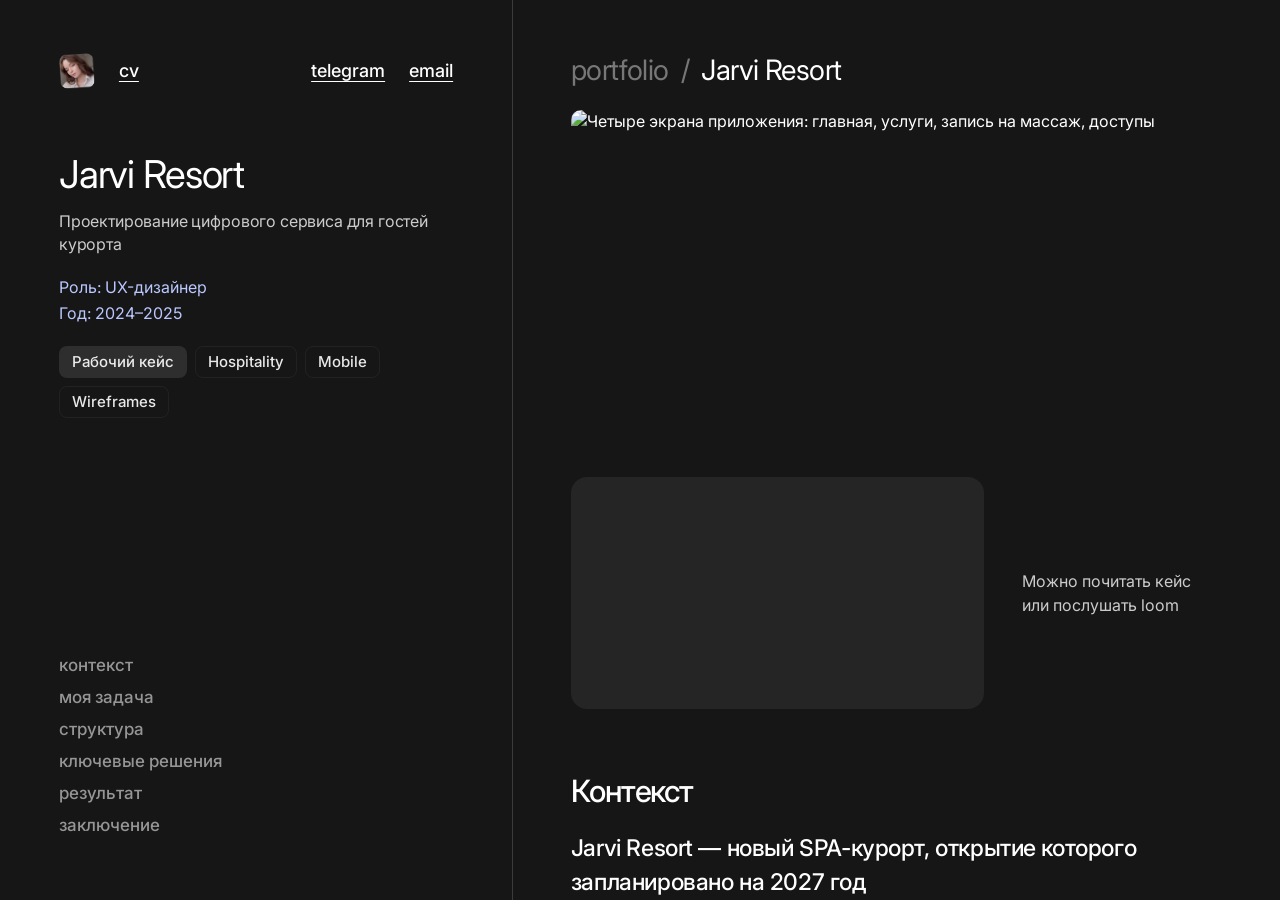
==== commit cb08836b: "Update Tue 24 Nov" ====
--- a/cases/jarvi-resort/index.html
+++ b/cases/jarvi-resort/index.html
@@ -39,7 +39,7 @@
 
           <nav class="nav nav-right" aria-label="Контакты">
             <a href="https://t.me/sofevt" target="_blank" rel="noopener noreferrer">telegram</a>
-            <a href="mailto:sofaevt@gmail.com">gmail</a>
+            <a href="mailto:sofaevt@gmail.com">email</a>
           </nav>
         </header>
 
@@ -274,7 +274,7 @@
               <h3>Управление доступом</h3>
               <p>В одном разделе объединила все сценарии управления доступом — в номер и на территорию курорта.</p>
               <figure class="case-figure case-figure--row">
-                <figure class="case-figure case-figure--third"></figure>
+            
                 <img
                   src="images/08-access.webp"
                   width="253"
@@ -416,7 +416,7 @@
           <a href="../../cv.pdf" target="_blank" rel="noopener noreferrer">cv</a>
           <span>
             <a href="https://t.me/sofevt" target="_blank" rel="noopener noreferrer">telegram</a>
-            <a href="mailto:sofaevt@gmail.com">gmail</a>
+            <a href="mailto:sofaevt@gmail.com">email</a>
           </span>
         </nav>
       </footer>
--- a/style.css
+++ b/style.css
@@ -200,7 +200,7 @@
 .project-visual {
   width: 100%;
   aspect-ratio: var(--cover-ratio);
-  border-radius: 24px;
+  border-radius: 20px;
   overflow: hidden;
   background: #30302f;
 }
@@ -297,7 +297,7 @@
 }
 
 /* ==========================================================
-   Строка ссылок в футере: cv слева, telegram и gmail справа.
+   Строка ссылок в футере: cv слева, telegram и email справа.
    ========================================================== */
 .contact-row {
   display: flex;
--- a/cases/case-study.css
+++ b/cases/case-study.css
@@ -24,8 +24,8 @@
     --case-overlay: rgba(12, 12, 12, 0.94);
   
     --case-radius-sm: 10px;
-    --case-radius-md: 16px;
-    --case-radius-lg: 22px;
+    --case-radius-md: 10px;
+    --case-radius-lg: 16px;
     --case-radius-pill: 999px;
   
     --case-space-1: 8px;
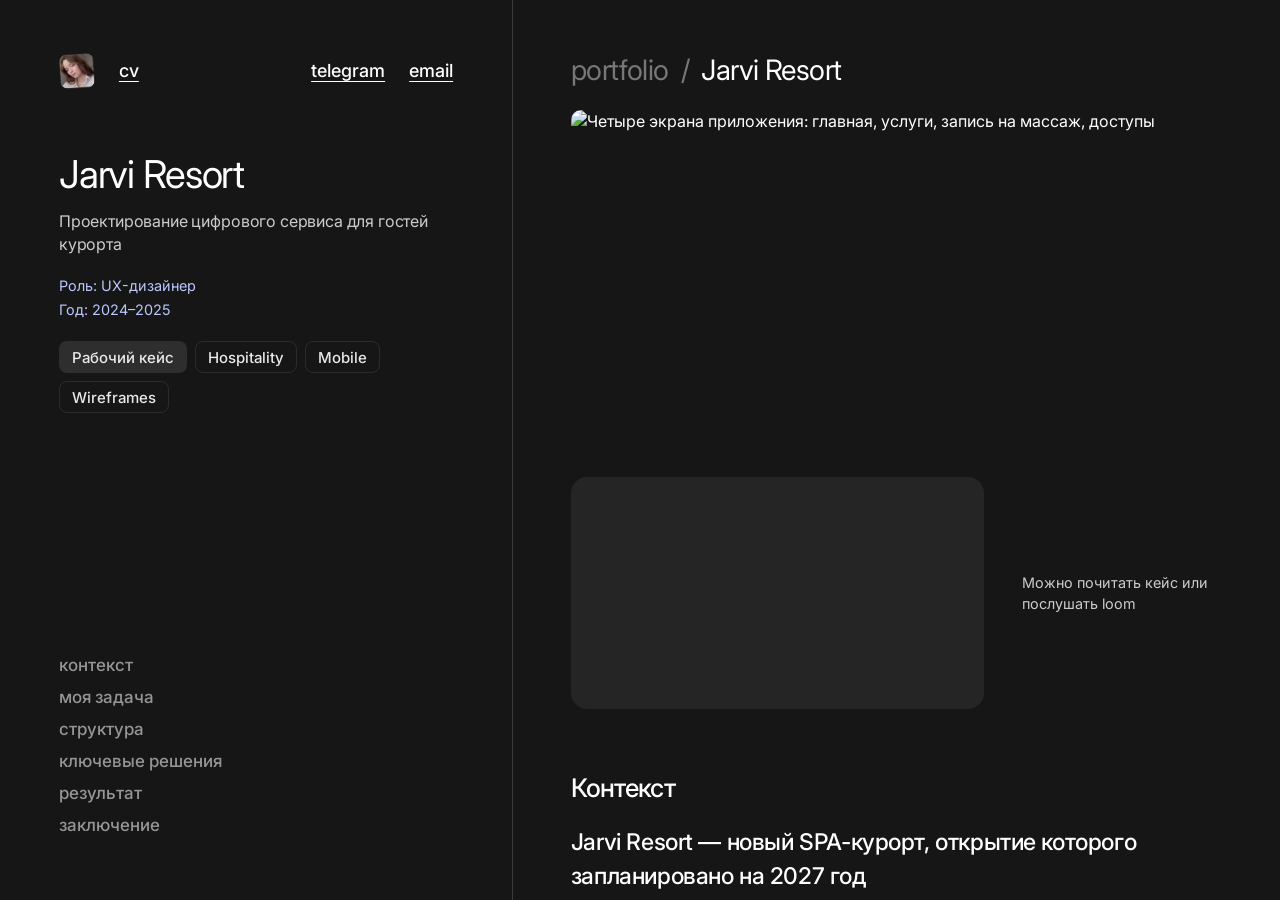
==== commit 96bf78ce: "Update Tue 24 Nov.3" ====
--- a/cases/jarvi-resort/index.html
+++ b/cases/jarvi-resort/index.html
@@ -274,8 +274,8 @@
               <h3>Управление доступом</h3>
               <p>В одном разделе объединила все сценарии управления доступом — в номер и на территорию курорта.</p>
               <figure class="case-figure case-figure--row">
-            
-                <img
+                <img
+                  class="case-figure__img case-figure__img--half"
                   src="images/08-access.webp"
                   width="253"
                   height="526"
--- a/style.css
+++ b/style.css
@@ -10,7 +10,7 @@
   /* Текст и теги на тёмном фоне */
   --on-dark-muted: rgba(255, 255, 255, 0.8);
   --tag-fill: rgba(255, 255, 255, 0.1);
-  --tag-border: rgba(255, 255, 255, 0.05);
+  --tag-border: rgba(255, 255, 255, 0.09);
   --tag-text: rgba(255, 255, 255, 0.9);
 
   /* Верхний отступ шапки: общий для главной и страниц кейсов */
@@ -391,7 +391,7 @@
   }
 
   .site-footer {
-    padding: 12px var(--pad-x) 40px;
+    padding: 20px var(--pad-x) 40px;
   }
   
   .panel-title {
--- a/cases/case-study.css
+++ b/cases/case-study.css
@@ -181,7 +181,7 @@
   .case-meta {
     margin: 20px 0 0;
     color: var(--case-accent);
-    font-size: 1rem;
+    font-size: 0.9rem;
     line-height: 1.45;
   }
   
@@ -361,7 +361,7 @@
   .case-content h2 {
     margin: 0 0 22px;
     color: var(--case-text);
-    font-size: clamp(1.75rem, 2.4vw, 2.125rem);
+    font-size: clamp(1.5rem, 2vw, 1.875rem);
     font-weight: 500;
     line-height: 1.16;
     letter-spacing: -0.035em;
@@ -485,6 +485,7 @@
   .case-figure--phone img {
     width: 300px;
     max-width: 100%;
+    margin-bottom: 32px;
   }
   
   .case-figure--diagram img {
@@ -552,7 +553,7 @@
   .case-page .video-caption {
     margin: 0;
     color: var(--case-text-muted);
-    font-size: 1rem;
+    font-size: 0.9rem;
     line-height: 1.5;
     text-align: left;
   }
@@ -810,7 +811,7 @@
     border-radius: var(--case-radius-sm);
     color: var(--case-text);
     font-size: 0.9375rem;
-    font-weight: 500;
+    font-weight: 400;
     line-height: 1.35;
   }
   
@@ -1348,7 +1349,7 @@
     }
   
     .case-intro-body {
-      margin-top: 40px;
+      margin-top: 60px;
     }
   
     .case-intro h1 {
@@ -1368,7 +1369,7 @@
     }
   
     .case-section {
-      margin-bottom: 64px;
+      margin-bottom: 32px;
     }
   
     .case-content > .case-section:not(:first-child):has(> h2) {
@@ -1464,15 +1465,20 @@
     }
   
     .case-figure--row img {
-      width: 100%;
-    }
+  width: 100%;
+}
+
+.case-figure--row .case-figure__img--half {
+  width: 50%;
+  max-width: 253px;
+}
   
     .case-content .case-figure + .flow-label {
       margin-top: 56px;
     }
   
     .case-page .case-content {
-      margin-bottom: 56px;
+      margin-bottom: 0px;
     }
   
     .decisions li {
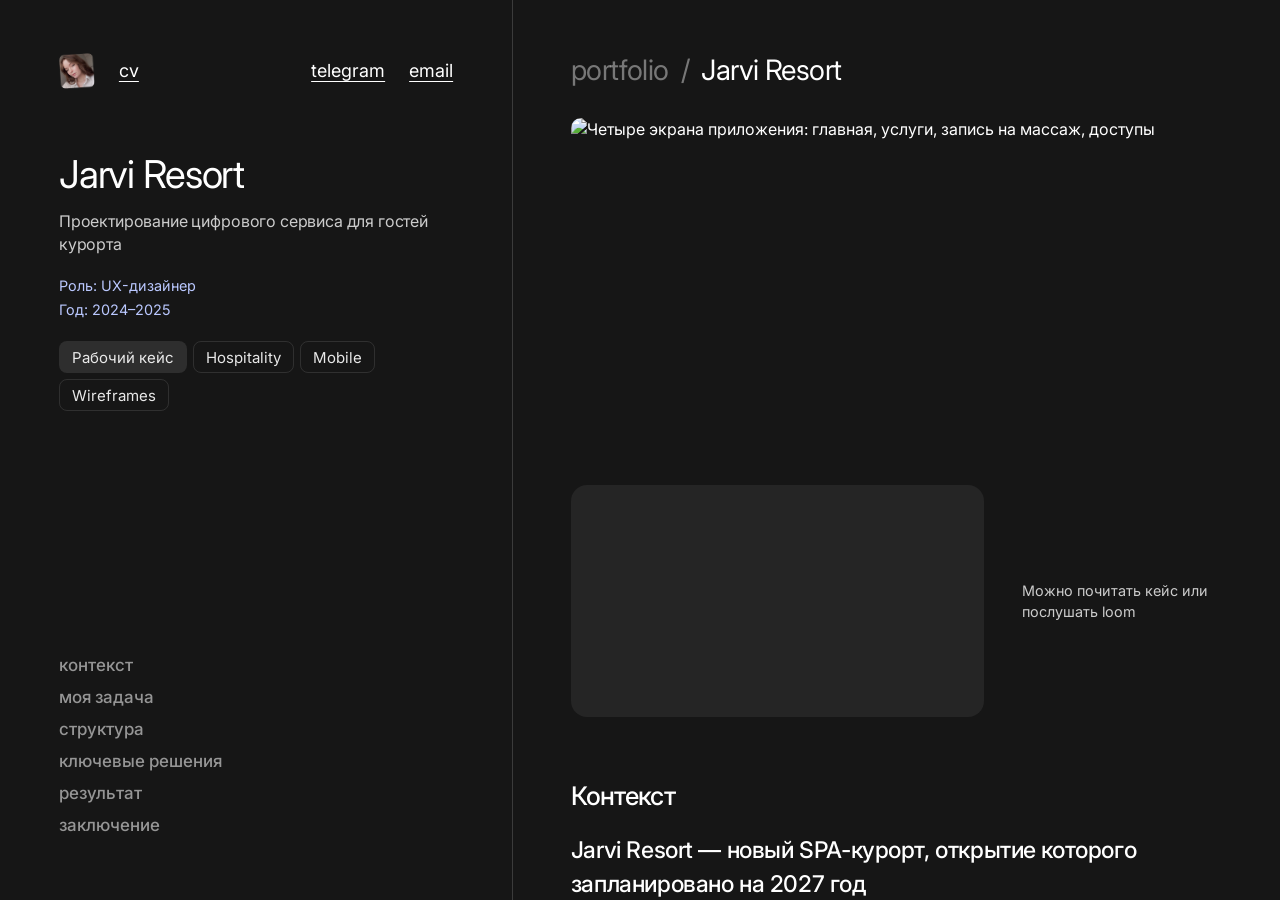
==== commit 517ee3ad: "Update Wed 25 Nov" ====
--- a/cases/jarvi-resort/index.html
+++ b/cases/jarvi-resort/index.html
@@ -169,7 +169,7 @@
                 <div class="group-card">
                   <span class="group-icon" aria-hidden="true">🍽️</span>
                   <p>
-                    <strong>Сервисы отеля:</strong> процедуры, питание, аренда, дополнительные услуги
+                    <strong>Сервисы:</strong> процедуры, питание, аренда
                   </p>
                 </div>
                 <div class="group-card">
@@ -178,7 +178,7 @@
                 </div>
                 <div class="group-card">
                   <span class="group-icon" aria-hidden="true">💬</span>
-                  <p><strong>Взаимодействие с отелем:</strong> чат и уведомления</p>
+                  <p><strong>Коммуникация с курортом:</strong> чат и уведомления</p>
                 </div>
                 <div class="group-card">
                   <span class="group-icon" aria-hidden="true">✉️</span>
--- a/style.css
+++ b/style.css
@@ -10,7 +10,7 @@
   /* Текст и теги на тёмном фоне */
   --on-dark-muted: rgba(255, 255, 255, 0.8);
   --tag-fill: rgba(255, 255, 255, 0.1);
-  --tag-border: rgba(255, 255, 255, 0.09);
+  --tag-border: rgba(255, 255, 255, 0.11);
   --tag-text: rgba(255, 255, 255, 0.9);
 
   /* Верхний отступ шапки: общий для главной и страниц кейсов */
@@ -104,7 +104,7 @@
   gap: 18px;
   padding-top: 60px;
   font-size: 1.125rem;
-  font-weight: 500;
+  font-weight: 400;
 }
 
 .nav {
@@ -265,7 +265,7 @@
 .tags {
   display: flex;
   flex-wrap: wrap;
-  gap: 8px;
+  gap: 6px;
   list-style: none;
   margin: 0;
   padding: 0;
@@ -288,7 +288,7 @@
   color: var(--tag-text);
   font-size: 0.9375rem;
   line-height: 1;
-  font-weight: 500;
+  font-weight: 400;
 }
 
 .tags li:first-child {
@@ -305,7 +305,7 @@
   justify-content: space-between;
   gap: 18px;
   font-size: 1.125rem;
-  font-weight: 500;
+  font-weight: 400;
 }
 
 .contact-row span {
@@ -334,7 +334,7 @@
 /* ==========================================================
    Адаптив
    ========================================================== */
-@media (max-width: 1024px) {
+@media (max-width: 1100px) {
   :root {
     --header-top: 24px;
     --panel-title-top: 48px;
@@ -420,7 +420,7 @@
   }
 
   .nav {
-    gap: 8px 16px;
+    gap: 8px 20px;
   }
 
   .tags li {
@@ -521,7 +521,7 @@
 
 
 
-@media (min-width: 1025px) {
+@media (min-width: 1101px) {
   .home .split {
     display: grid;
     grid-template-columns: minmax(0, 2fr) minmax(0, 3fr);
@@ -548,7 +548,7 @@
 
   .home .hero-text {
     max-width: 17em;
-    font-size: clamp(1.25rem, 1.8vw, 1.875rem);
+    font-size: clamp(1.375rem, 2vw, 2.125rem);
   }
 
   .home .intro-bottom {
@@ -598,7 +598,7 @@
 }
 
 /* невысокие экраны ноутбуков: интро должно помещаться целиком */
-@media (min-width: 1025px) and (max-height: 700px) {
+@media (min-width: 1101px) and (max-height: 700px) {
   .home .hero-copy {
     margin-top: 24px;
     font-size: clamp(1.75rem, 2.35vw, 2.25rem);
@@ -610,6 +610,6 @@
   }
 
   .home .hero-text {
-    font-size: 1.375rem;
+    font-size: 1.5rem;
   }
 }
--- a/cases/case-study.css
+++ b/cases/case-study.css
@@ -15,7 +15,7 @@
     --case-text-muted: rgba(255, 255, 255, 0.78);
     --case-text-subtle: rgba(255, 255, 255, 0.54);
     --case-line: rgba(255, 255, 255, 0.16);
-    --case-line-strong: rgba(255, 255, 255, 0.24);
+    --case-line-strong: rgba(255, 255, 255, 0.15);
     --case-accent: var(--lavender);
     /* Полупрозрачные варианты --lavender (192, 168, 228): при смене акцента менять вместе. */
     --case-accent-soft: rgba(192, 168, 228, 0.22);
@@ -23,7 +23,7 @@
     --case-on-accent: var(--text);
     --case-overlay: rgba(12, 12, 12, 0.94);
   
-    --case-radius-sm: 10px;
+    --case-radius-sm: 8px;
     --case-radius-md: 10px;
     --case-radius-lg: 16px;
     --case-radius-pill: 999px;
@@ -281,7 +281,7 @@
   }
   
   .case-crumb {
-    margin: 0 0 24px;
+    margin: 0 0 32px;
     color: var(--case-text);
     font-size: var(--panel-title-size);
     font-weight: 400;
@@ -1207,7 +1207,7 @@
   
   /* 09. RESPONSIVE
      ---------------------------------------------------------- */
-  @media (max-width: 1200px) and (min-width: 1025px) {
+  @media (max-width: 1200px) and (min-width: 1101px) {
     .case-split {
       grid-template-columns: minmax(280px, 1.7fr) minmax(0, 3fr);
     }
@@ -1225,7 +1225,7 @@
     }
   }
   
-  @media (min-width: 1025px) and (max-height: 700px) {
+  @media (min-width: 1101px) and (max-height: 700px) {
     .case-intro-body {
       margin-top: 24px;
     }
@@ -1247,7 +1247,7 @@
     }
   }
   
-  @media (max-width: 1024px) {
+  @media (max-width: 1100px) {
     body.case-page {
       height: auto;
       min-height: 100vh;
@@ -1341,7 +1341,7 @@
   
   @media (max-width: 600px) {
     .case-intro .nav-brand {
-      gap: 16px;
+      gap: 20px;
     }
   
     .case-intro {
@@ -1361,7 +1361,7 @@
     }
   
     .case-crumb {
-      margin-bottom: 18px;
+      margin-bottom: 28px;
     }
   
     .case-page .case-content {
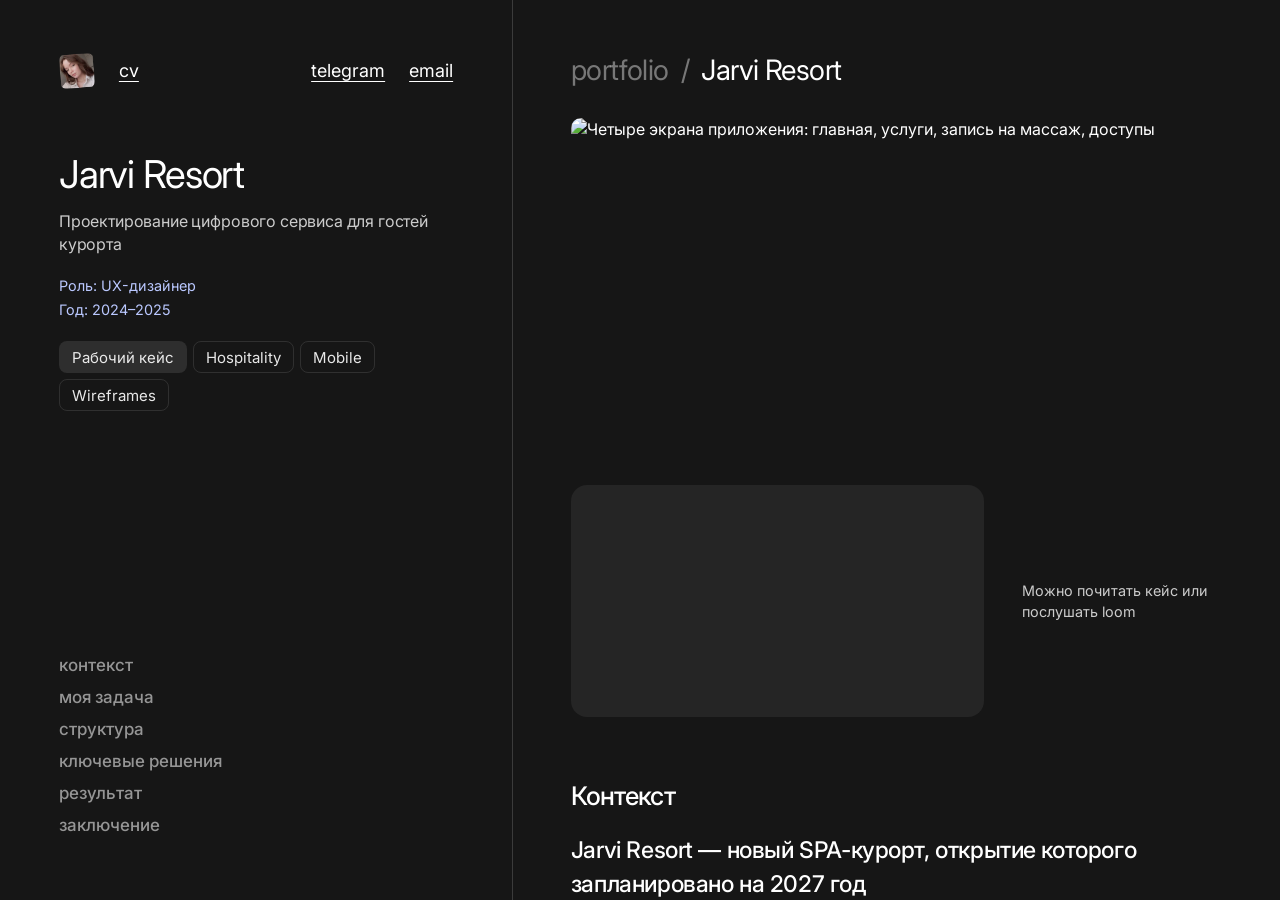
==== commit 85905383: "Update Wed Nov.4" ====
--- a/cases/jarvi-resort/index.html
+++ b/cases/jarvi-resort/index.html
@@ -3,6 +3,7 @@
   <head>
     <meta charset="UTF-8" />
     <meta name="viewport" content="width=device-width, initial-scale=1.0" />
+    <meta name="robots" content="noindex, nofollow" />
     <title>Кейс Jarvi Resort</title>
     <meta
       name="description"
@@ -14,6 +15,10 @@
       property="og:description"
       content="Проектирование цифрового сервиса для гостей курорта"
     />
+    <meta property="og:locale" content="ru_RU" />
+    <meta property="og:url" content="https://sofevt.github.io/cases/jarvi-resort/" />
+    <meta property="og:image" content="https://sofevt.github.io/images/og-image.png" />
+    <meta name="twitter:card" content="summary_large_image" />
     <link rel="preconnect" href="https://fonts.googleapis.com" />
     <link rel="preconnect" href="https://fonts.gstatic.com" crossorigin />
     <link
@@ -22,7 +27,8 @@
     />
     <link rel="stylesheet" href="../../style.css" />
     <link rel="stylesheet" href="../case-study.css" />
-    <link rel="icon" type="image/svg+xml" href="../../images/favicon.svg" />
+    <link rel="icon" type="image/png" sizes="48x48" href="../../images/favicon-48.png" />
+    <link rel="apple-touch-icon" href="../../images/apple-touch-icon.png" />
   </head>
   <body class="case-page">
     <div class="case-split" id="top">
@@ -31,7 +37,7 @@
           <nav class="nav nav-left" aria-label="Основная навигация">
             <span class="nav-brand">
               <a class="nav-portrait-link" href="../../" aria-label="На главную">
-                <img class="nav-portrait" src="../../images/portrait.png" width="40" height="40" alt="" />
+                <img class="nav-portrait" src="../../images/portrait.webp" width="40" height="40" alt="" />
               </a>
               <a href="../../cv.pdf" target="_blank" rel="noopener noreferrer">cv</a>
             </span>
--- a/cases/case-study.css
+++ b/cases/case-study.css
@@ -17,9 +17,10 @@
     --case-line: rgba(255, 255, 255, 0.16);
     --case-line-strong: rgba(255, 255, 255, 0.15);
     --case-accent: var(--lavender);
-    /* Полупрозрачные варианты --lavender (192, 168, 228): при смене акцента менять вместе. */
-    --case-accent-soft: rgba(192, 168, 228, 0.22);
-    --case-accent-wash: rgba(192, 168, 228, 0.12);
+   
+    /* Полупрозрачные варианты --lavender (186, 200, 255): при смене акцента менять вместе. */
+    --case-accent-soft: rgba(186, 200, 255, 0.22);
+    --case-accent-wash: rgba(186, 200, 255, 0.12);
     --case-on-accent: var(--text);
     --case-overlay: rgba(12, 12, 12, 0.94);
   
